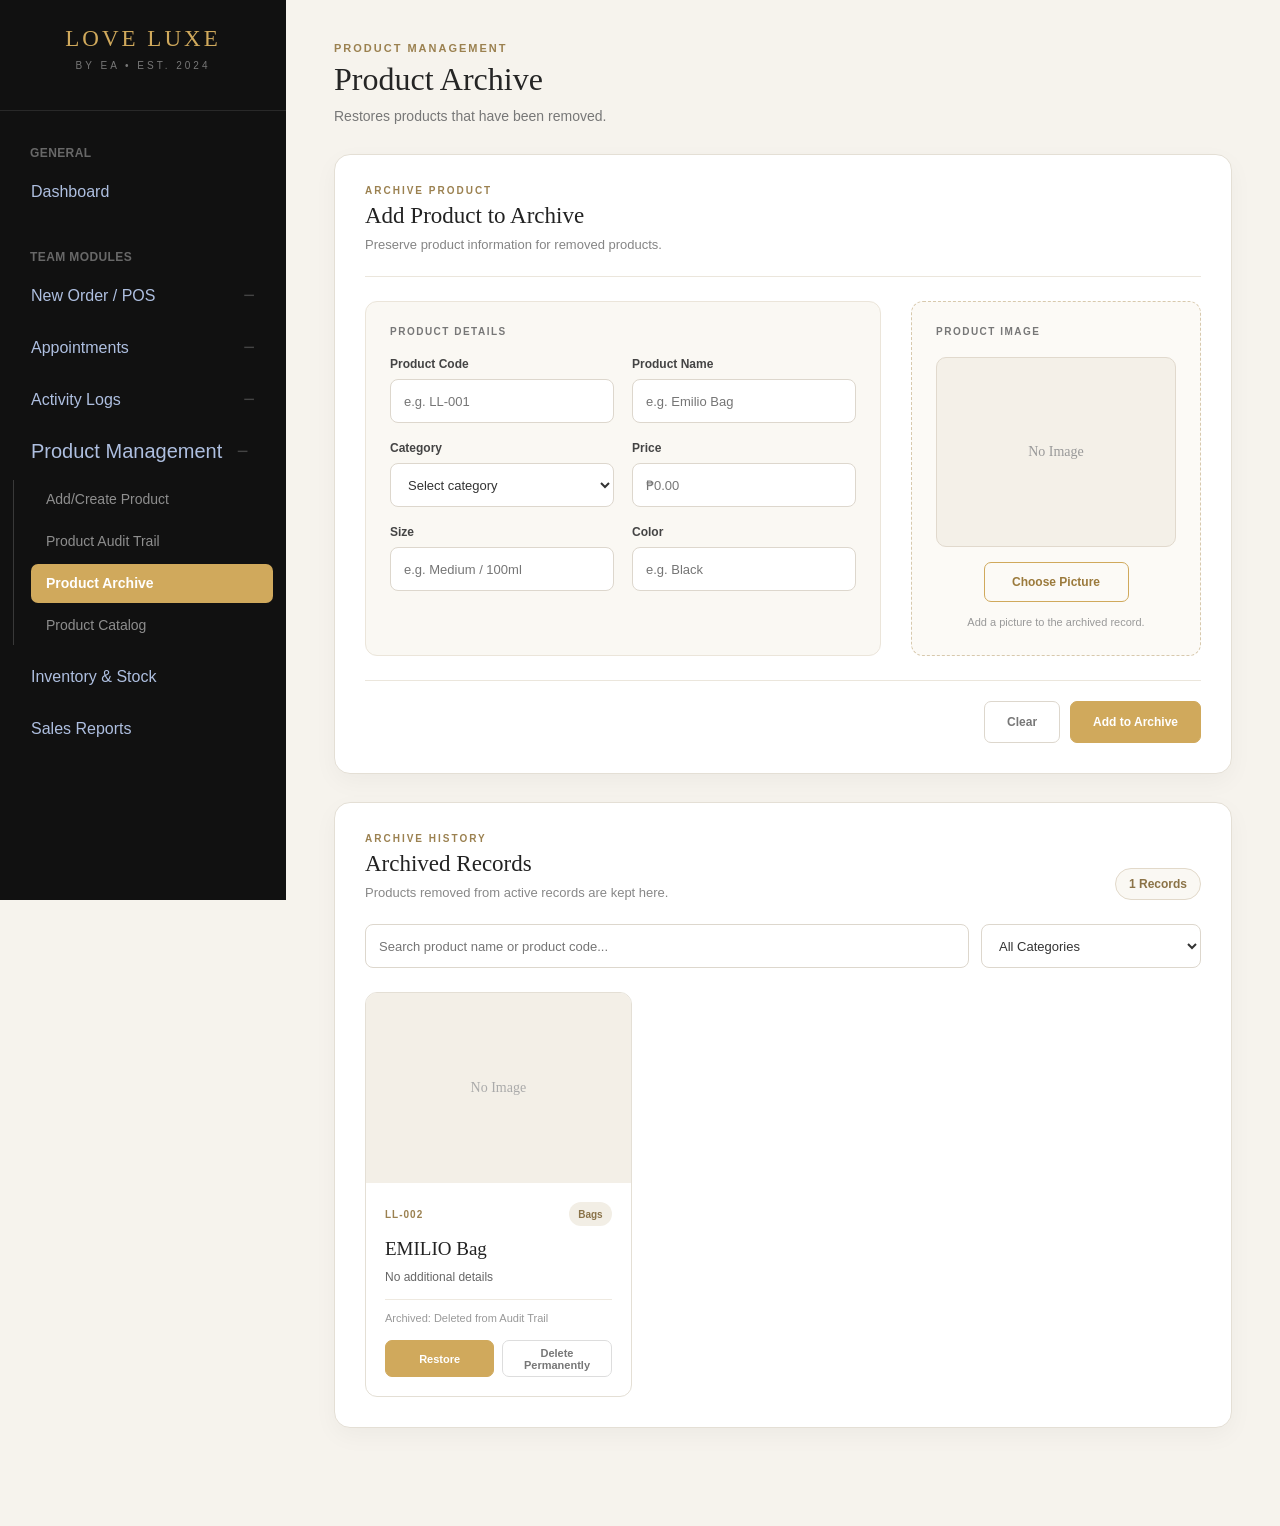
==== archive.html @ 83f39711 "Add files via upload" ====
<!DOCTYPE html>
<html lang="en">
<head>
    <meta charset="UTF-8">
    <meta name="viewport" content="width=device-width, initial-scale=1.0">
    <title>Love Luxe By EA - Product Archive</title>
    <link rel="stylesheet" href="archive.css">
</head>
<body>

<aside class="sidebar">

    <div class="brand">
        <h1>LOVE LUXE</h1>
        <p>BY EA • EST. 2024</p>
    </div>

    <div class="menu-title">
        GENERAL
    </div>

    <a href="#" class="nav">
        Dashboard
    </a>

    <div class="menu-title">
        TEAM MODULES
    </div>

    <a href="#" class="nav">
        New Order / POS
        <span>−</span>
    </a>

    <a href="#" class="nav">
        Appointments
        <span>−</span>
    </a>

    <a href="#" class="nav">
        Activity Logs
        <span>−</span>
    </a>

    <div class="product-section">

        <a href="index.html" class="nav product-parent">

            <span>Product Management</span>

            <button
                type="button"
                class="menu-toggle"
                id="productArrow"
                onclick="toggleProductMenu(event)"
            >
                −
            </button>

        </a>

        <div class="submenu" id="productMenu">

            <a
                href="index.html"
                class="subnav"
                data-page="index.html"
            >
                Add/Create Product
            </a>

            <a
                href="audit.html"
                class="subnav"
                data-page="audit.html"
            >
                Product Audit Trail
            </a>

            <a
                href="archive.html"
                class="subnav"
                data-page="archive.html"
            >
                Product Archive
            </a>

            <a
                href="search.html"
                class="subnav"
                data-page="search.html"
            >
                Product Catalog
            </a>

        </div>

    </div>

    <a href="#" class="nav">
        Inventory & Stock
    </a>

    <a href="#" class="nav">
        Sales Reports
    </a>

</aside>


<main class="main-content">

    <div class="page-header">

        <div>
            <p class="eyebrow">
                PRODUCT MANAGEMENT
            </p>

            <h2>
                Product Archive
            </h2>

            <p class="subtitle">
                Restores products that have been removed.
            </p>
        </div>

    </div>


    <section class="archive-form-section">

        <div class="archive-form-heading">

            <div>

                <p class="small-title">
                    ARCHIVE PRODUCT
                </p>

                <h2>
                    Add Product to Archive
                </h2>

                <p>
                    Preserve product information for removed products.
                </p>

            </div>

        </div>


        <form id="archiveForm">

            <div class="archive-layout">

                <div class="archive-details-panel">

                    <div class="panel-label">
                        PRODUCT DETAILS
                    </div>

                    <div class="form-grid">

                        <div class="form-group">

                            <label for="productCode">
                                Product Code
                            </label>

                            <input
                                type="text"
                                id="productCode"
                                placeholder="e.g. LL-001"
                                required
                            >

                        </div>


                        <div class="form-group">

                            <label for="productName">
                                Product Name
                            </label>

                            <input
                                type="text"
                                id="productName"
                                placeholder="e.g. Emilio Bag"
                                required
                            >

                        </div>


                        <div class="form-group">

                            <label for="category">
                                Category
                            </label>

                            <select id="category" required>

                                <option value="">
                                    Select category
                                </option>

                                <option value="Bags">
                                    Bags
                                </option>

                                <option value="Clothing">
                                    Clothing
                                </option>

                                <option value="Perfumes">
                                    Perfumes
                                </option>

                                <option value="Body Care Products">
                                    Body Care Products
                                </option>

                            </select>

                        </div>


                        <div class="form-group">

                            <label for="price">
                                Price
                            </label>

                            <input
                                type="number"
                                id="price"
                                placeholder="₱0.00"
                                min="0"
                                step="0.01"
                            >

                        </div>


                        <div class="form-group">

                            <label for="size">
                                Size
                            </label>

                            <input
                                type="text"
                                id="size"
                                placeholder="e.g. Medium / 100ml"
                            >

                        </div>


                        <div
                            class="form-group"
                            id="colorGroup"
                        >

                            <label for="color">
                                Color
                            </label>

                            <input
                                type="text"
                                id="color"
                                placeholder="e.g. Black"
                            >

                        </div>

                    </div>

                </div>


                <div class="image-panel">

                    <div class="panel-label">
                        PRODUCT IMAGE
                    </div>

                    <div class="image-upload-box">

                        <div
                            class="image-preview"
                            id="imagePreview"
                        >

                            <span id="imagePlaceholder">
                                No Image
                            </span>

                            <img
                                id="previewImage"
                                src=""
                                alt="Product Preview"
                            >

                        </div>


                        <label
                            for="productImage"
                            class="upload-button"
                        >
                            Choose Picture
                        </label>

                        <input
                            type="file"
                            id="productImage"
                            accept="image/*"
                        >

                        <p>
                            Add a picture to the archived record.
                        </p>

                    </div>

                </div>

            </div>


            <div class="form-actions">

                <button
                    type="reset"
                    class="clear-button"
                >
                    Clear
                </button>

                <button
                    type="submit"
                    class="archive-btn"
                >
                    Add to Archive
                </button>

            </div>

        </form>

    </section>


    <section class="archive-section">

        <div class="section-header">

            <div>

                <p class="small-title">
                    ARCHIVE HISTORY
                </p>

                <h2>
                    Archived Records
                </h2>

                <p class="section-description">
                    Products removed from active records are kept here.
                </p>

            </div>

            <span
                class="record-count"
                id="recordCount"
            >
                0 Records
            </span>

        </div>


        <div class="toolbar">

            <input
                type="text"
                id="searchInput"
                placeholder="Search product name or product code..."
                oninput="displayArchivedProducts()"
            >

            <select
                id="filterCategory"
                onchange="displayArchivedProducts()"
            >

                <option value="">
                    All Categories
                </option>

                <option value="Bags">
                    Bags
                </option>

                <option value="Clothing">
                    Clothing
                </option>

                <option value="Perfumes">
                    Perfumes
                </option>

                <option value="Body Care Products">
                    Body Care Products
                </option>

            </select>

        </div>


        <div
            id="archiveContainer"
            class="archive-container"
        >

            <div class="empty">
                No archived products found.
            </div>

        </div>

    </section>

</main>


<script src="archive.js"></script>

</body>
</html>
---- archive.css ----
* {
    box-sizing: border-box;
}

body {
    margin: 0;
    background: #f6f3ed;
    color: #222;
    font-family: Arial, sans-serif;
}

.sidebar {
    position: fixed;
    left: 0;
    top: 0;
    width: 286px;
    height: 100vh;
    background: #111111;
    color: white;
    z-index: 1000;
    overflow-y: auto;
}

.brand {
    height: 111px;
    border-bottom: 1px solid #292929;
    text-align: center;
    padding-top: 26px;
}

.brand h1 {
    margin: 0;
    font-family: Georgia, serif;
    font-size: 23px;
    font-weight: 500;
    letter-spacing: 3px;
    color: #d0a95c;
}

.brand p {
    margin: 8px 0 0;
    color: #777;
    font-size: 10px;
    letter-spacing: 3px;
}

.menu-title {
    color: #686868;
    font-size: 12px;
    font-weight: bold;
    letter-spacing: .4px;
    margin: 35px 30px 8px;
}

.nav {
    display: flex;
    align-items: center;
    justify-content: space-between;
    margin: 0 13px 5px;
    padding: 13px 18px;
    height: 47px;
    min-height: 47px;
    border-radius: 9px;
    color: #aebfe0;
    text-decoration: none;
    font-size: 16px;
    line-height: 21px;
    transition: background .2s, color .2s;
}

.nav:hover {
    background: #1e1e1e;
}

.nav span {
    color: #444;
    font-size: 20px;
}

.product-section {
    width: 100%;
}

.nav.product-parent {
    width: calc(100% - 26px);
    height: 47px;
    min-height: 47px;
    display: flex;
    align-items: center;
    justify-content: space-between;
    color: #aebfe0;
    font-weight: normal;
}

.nav.product-parent:hover {
    background: #1e1e1e;
    color: #aebfe0;
}

.nav.product-parent > span {
    color: #aebfe0;
    font-weight: normal;
}

.menu-toggle {
    flex: 0 0 25px;
    width: 25px;
    height: 25px;
    min-width: 25px;
    min-height: 25px;
    margin: 0;
    padding: 0;
    border: none;
    background: transparent;
    color: #444;
    font-size: 20px;
    line-height: 25px;
    cursor: pointer;
}

.menu-toggle:hover {
    color: #d0a95c;
}

.submenu {
    margin: 2px 13px 8px;
    padding-left: 17px;
    border-left: 1px solid #393939;
}

.subnav {
    display: flex;
    align-items: center;
    width: 100%;
    height: 39px;
    min-height: 39px;
    padding: 10px 15px;
    margin-bottom: 3px;
    border-radius: 7px;
    color: #8e8e8e;
    text-decoration: none;
    font-size: 14px;
    line-height: 19px;
    font-weight: normal;
    transition: background .2s, color .2s;
}

.subnav:hover {
    background: #1e1e1e;
    color: #d0a95c;
}

.subnav.active {
    background: #d0a95c;
    color: white;
    font-weight: bold;
}

.main-content {
    margin-left: 286px;
    padding: 42px 48px 70px;
    min-height: 100vh;
}

.page-header {
    margin-bottom: 30px;
}

.eyebrow {
    margin: 0 0 7px;
    color: #9b8150;
    font-size: 11px;
    font-weight: bold;
    letter-spacing: 2px;
}

.page-header h2 {
    margin: 0;
    font-family: Georgia, serif;
    font-size: 32px;
    font-weight: 500;
    color: #252525;
}

.subtitle {
    margin: 10px 0 0;
    color: #777;
    font-size: 14px;
}

.archive-form-section,
.archive-section {
    background: #fff;
    border: 1px solid #e4dfd5;
    border-radius: 16px;
    box-shadow: 0 8px 25px rgba(0, 0, 0, .04);
    margin-bottom: 28px;
}

.archive-form-section {
    padding: 30px;
}

.archive-form-heading {
    padding-bottom: 24px;
    margin-bottom: 24px;
    border-bottom: 1px solid #ebe6dc;
}

.small-title {
    margin: 0 0 7px;
    color: #9b8150;
    font-size: 10px;
    font-weight: bold;
    letter-spacing: 2px;
}

.archive-form-heading h2,
.section-header h2 {
    margin: 0;
    font-family: Georgia, serif;
    font-size: 23px;
    font-weight: 500;
}

.archive-form-heading p:not(.small-title) {
    margin: 8px 0 0;
    color: #858585;
    font-size: 13px;
}

.archive-layout {
    display: grid;
    grid-template-columns: 1fr 290px;
    gap: 30px;
}

.archive-details-panel {
    padding: 24px;
    background: #faf8f3;
    border: 1px solid #ebe5da;
    border-radius: 12px;
}

.panel-label {
    margin-bottom: 20px;
    color: #777;
    font-size: 10px;
    font-weight: bold;
    letter-spacing: 1.5px;
}

.form-grid {
    display: grid;
    grid-template-columns: repeat(2, 1fr);
    gap: 18px;
}

.form-group {
    display: flex;
    flex-direction: column;
}

.form-group label {
    margin-bottom: 8px;
    color: #444;
    font-size: 12px;
    font-weight: bold;
}

.form-group input,
.form-group select,
.toolbar input,
.toolbar select {
    width: 100%;
    height: 44px;
    padding: 0 13px;
    border: 1px solid #ddd7cd;
    border-radius: 8px;
    background: #fff;
    color: #333;
    font-size: 13px;
    outline: none;
}

.form-group input:focus,
.form-group select:focus,
.toolbar input:focus,
.toolbar select:focus {
    border-color: #d0a95c;
}

.image-panel {
    padding: 24px;
    border: 1px dashed #d8c9ad;
    border-radius: 12px;
    background: #fcfaf6;
}

.image-upload-box {
    text-align: center;
}

.image-preview {
    position: relative;
    width: 100%;
    height: 190px;
    display: flex;
    align-items: center;
    justify-content: center;
    margin-bottom: 15px;
    overflow: hidden;
    border: 1px solid #e1d9cd;
    border-radius: 10px;
    background: #f4f0e8;
    color: #999;
    font-family: Georgia, serif;
    font-size: 14px;
}

.image-preview img {
    display: none;
    width: 100%;
    height: 100%;
    object-fit: cover;
}

.upload-button {
    display: inline-flex;
    align-items: center;
    justify-content: center;
    min-width: 145px;
    height: 40px;
    padding: 0 18px;
    border: 1px solid #d0a95c;
    border-radius: 7px;
    background: transparent;
    color: #9b7a3c;
    font-size: 12px;
    font-weight: bold;
    cursor: pointer;
    transition: .2s;
}

.upload-button:hover {
    background: #d0a95c;
    color: white;
}

#productImage {
    display: none;
}

.image-upload-box p {
    margin: 12px 0 0;
    color: #999;
    font-size: 11px;
    line-height: 17px;
}

.form-actions {
    display: flex;
    justify-content: flex-end;
    gap: 10px;
    margin-top: 24px;
    padding-top: 20px;
    border-top: 1px solid #ebe6dc;
}

.clear-button,
.archive-btn {
    height: 42px;
    padding: 0 22px;
    border-radius: 7px;
    font-size: 12px;
    font-weight: bold;
    cursor: pointer;
}

.clear-button {
    border: 1px solid #ddd7cd;
    background: white;
    color: #777;
}

.clear-button:hover {
    background: #f5f2ec;
}

.archive-btn {
    border: 1px solid #d0a95c;
    background: #d0a95c;
    color: white;
}

.archive-btn:hover {
    background: #bd964b;
}

.archive-section {
    padding: 30px;
}

.section-header {
    display: flex;
    align-items: flex-end;
    justify-content: space-between;
    margin-bottom: 24px;
}

.section-description {
    margin: 8px 0 0;
    color: #888;
    font-size: 13px;
}

.record-count {
    padding: 8px 13px;
    border: 1px solid #e2d9ca;
    border-radius: 20px;
    background: #faf8f3;
    color: #8b7347;
    font-size: 12px;
    font-weight: bold;
}

.toolbar {
    display: grid;
    grid-template-columns: 1fr 220px;
    gap: 12px;
    margin-bottom: 24px;
}

.archive-container {
    display: grid;
    grid-template-columns: repeat(3, 1fr);
    gap: 18px;
}

.archive-card {
    overflow: hidden;
    border: 1px solid #e4dfd5;
    border-radius: 12px;
    background: #fff;
    transition: .2s;
}

.archive-card:hover {
    border-color: #d0a95c;
    transform: translateY(-2px);
}

.archive-image {
    width: 100%;
    height: 190px;
    object-fit: cover;
    display: block;
    background: #f3efe7;
}

.archive-image-placeholder {
    width: 100%;
    height: 190px;
    display: flex;
    align-items: center;
    justify-content: center;
    background: #f3efe7;
    color: #aaa;
    font-family: Georgia, serif;
    font-size: 14px;
}

.archive-card-body {
    padding: 19px;
}

.archive-top {
    display: flex;
    align-items: center;
    justify-content: space-between;
    gap: 10px;
}

.archive-code {
    color: #9b8150;
    font-size: 10px;
    font-weight: bold;
    letter-spacing: 1px;
}

.category {
    display: inline-flex;
    align-items: center;
    min-height: 24px;
    padding: 4px 9px;
    border-radius: 20px;
    background: #f2eee5;
    color: #8a7349;
    font-size: 10px;
    font-weight: bold;
}

.archive-card h3 {
    margin: 12px 0 8px;
    font-family: Georgia, serif;
    font-size: 19px;
    font-weight: 500;
}

.archive-details {
    margin: 0;
    color: #666;
    font-size: 12px;
    line-height: 19px;
}

.archive-date {
    margin: 12px 0 0;
    padding-top: 12px;
    border-top: 1px solid #eee9e0;
    color: #999;
    font-size: 11px;
}

.archive-actions {
    display: grid;
    grid-template-columns: 1fr 1fr;
    gap: 8px;
    margin-top: 16px;
}

.restore-btn,
.delete-btn {
    width: 100%;
    height: 37px;
    border-radius: 7px;
    font-size: 11px;
    font-weight: bold;
    cursor: pointer;
}

.restore-btn {
    border: 1px solid #d0a95c;
    background: #d0a95c;
    color: white;
}

.restore-btn:hover {
    background: #bd964b;
}

.delete-btn {
    border: 1px solid #ddd;
    background: white;
    color: #777;
}

.delete-btn:hover {
    border-color: #b77b6d;
    background: #fbf3f1;
    color: #a35d4d;
}

.empty {
    grid-column: 1 / -1;
    padding: 60px 20px;
    text-align: center;
    border: 1px dashed #d8d1c5;
    border-radius: 10px;
    color: #999;
    font-size: 13px;
    background: #faf9f6;
}

@media (max-width: 1150px) {
    .archive-container {
        grid-template-columns: repeat(2, 1fr);
    }

    .archive-layout {
        grid-template-columns: 1fr;
    }
}

@media (max-width: 800px) {
    .sidebar {
        width: 220px;
    }

    .main-content {
        margin-left: 220px;
        padding: 30px 25px;
    }

    .form-grid {
        grid-template-columns: 1fr;
    }
}

@media (max-width: 650px) {
    .sidebar {
        position: relative;
        width: 100%;
        height: auto;
    }

    .main-content {
        margin-left: 0;
        padding: 25px 18px;
    }

    .archive-container {
        grid-template-columns: 1fr;
    }

    .toolbar {
        grid-template-columns: 1fr;
    }

    .section-header {
        align-items: flex-start;
        flex-direction: column;
        gap: 15px;
    }

    .archive-actions {
        grid-template-columns: 1fr;
    }
}
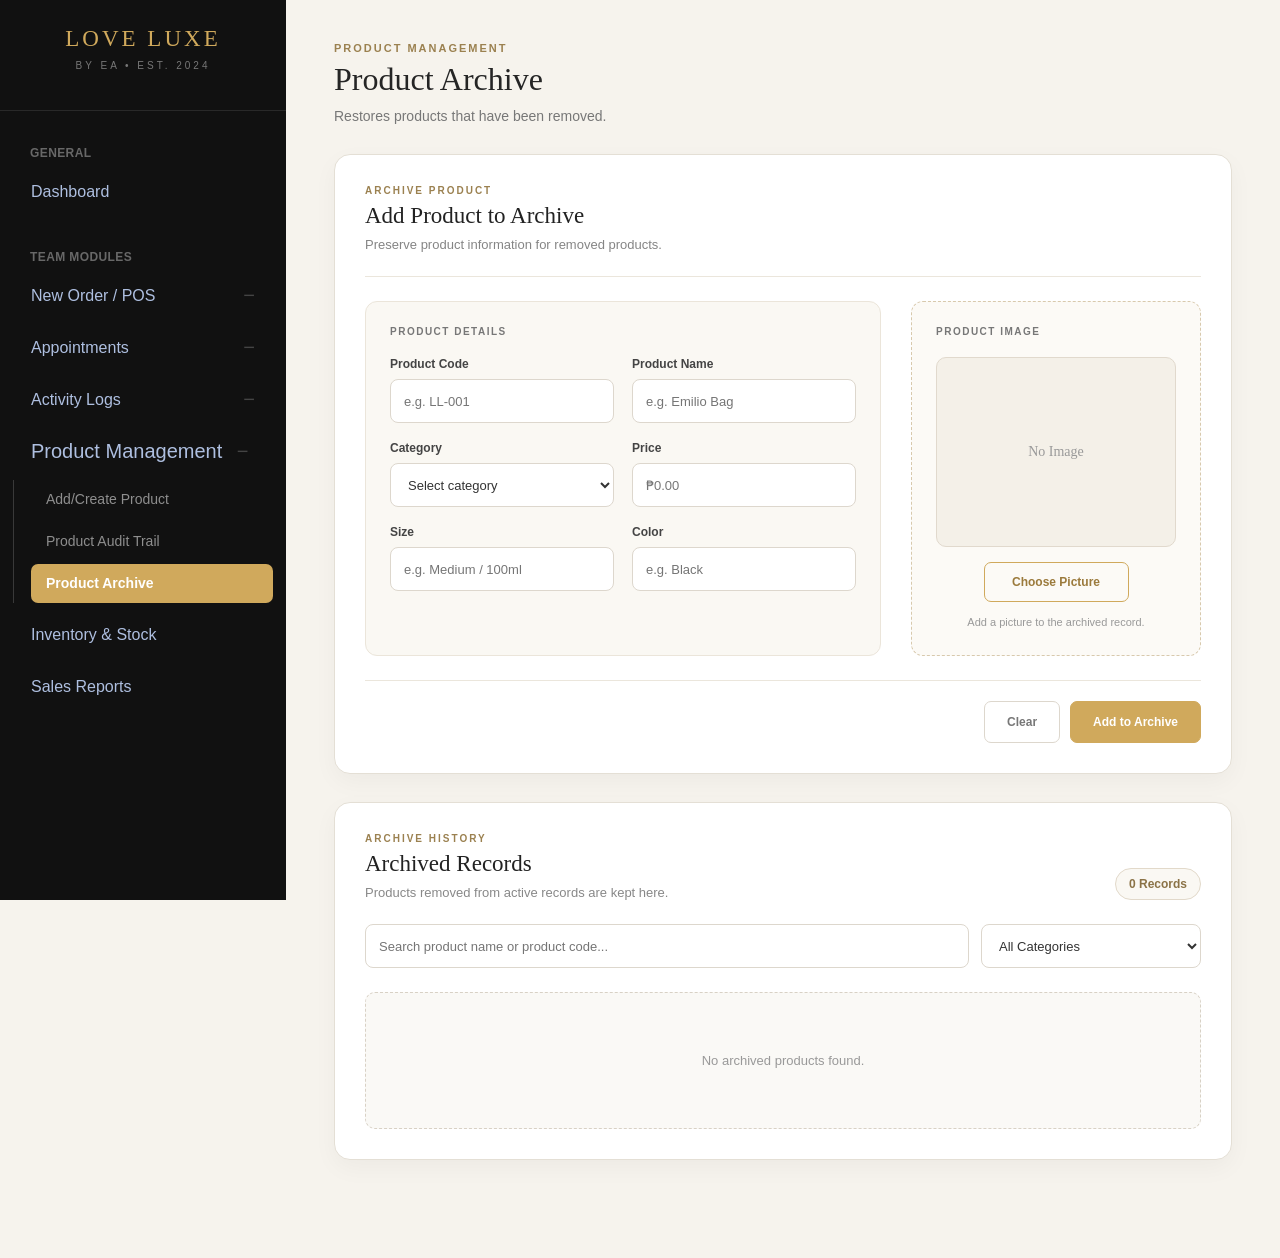
==== commit 2d30fe26: "Fix HTML structure and formatting in archive.html" ====
--- a/archive.html
+++ b/archive.html
@@ -84,15 +84,7 @@
             >
                 Product Archive
             </a>
-
-            <a
-                href="search.html"
-                class="subnav"
-                data-page="search.html"
-            >
-                Product Catalog
-            </a>
-
+            
         </div>
 
     </div>
@@ -444,4 +436,4 @@
 <script src="archive.js"></script>
 
 </body>
-</html>+</html>
